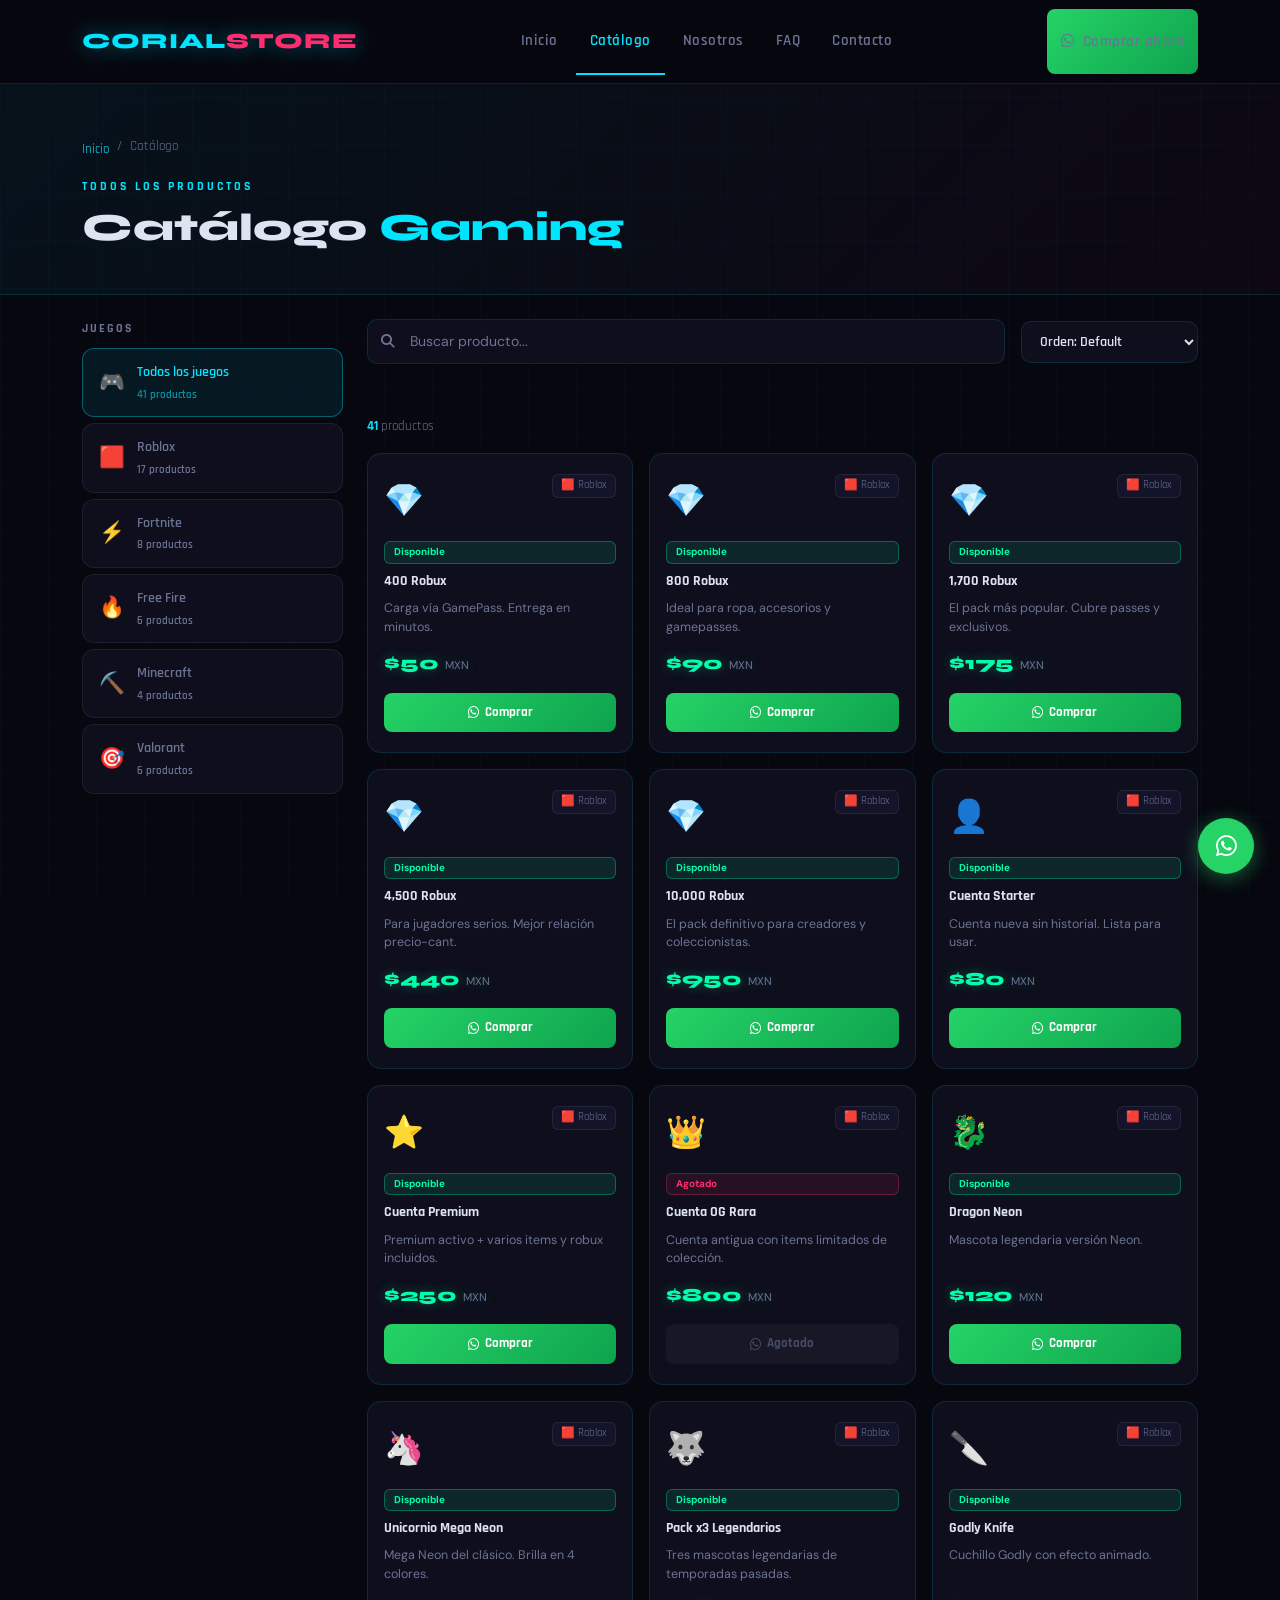
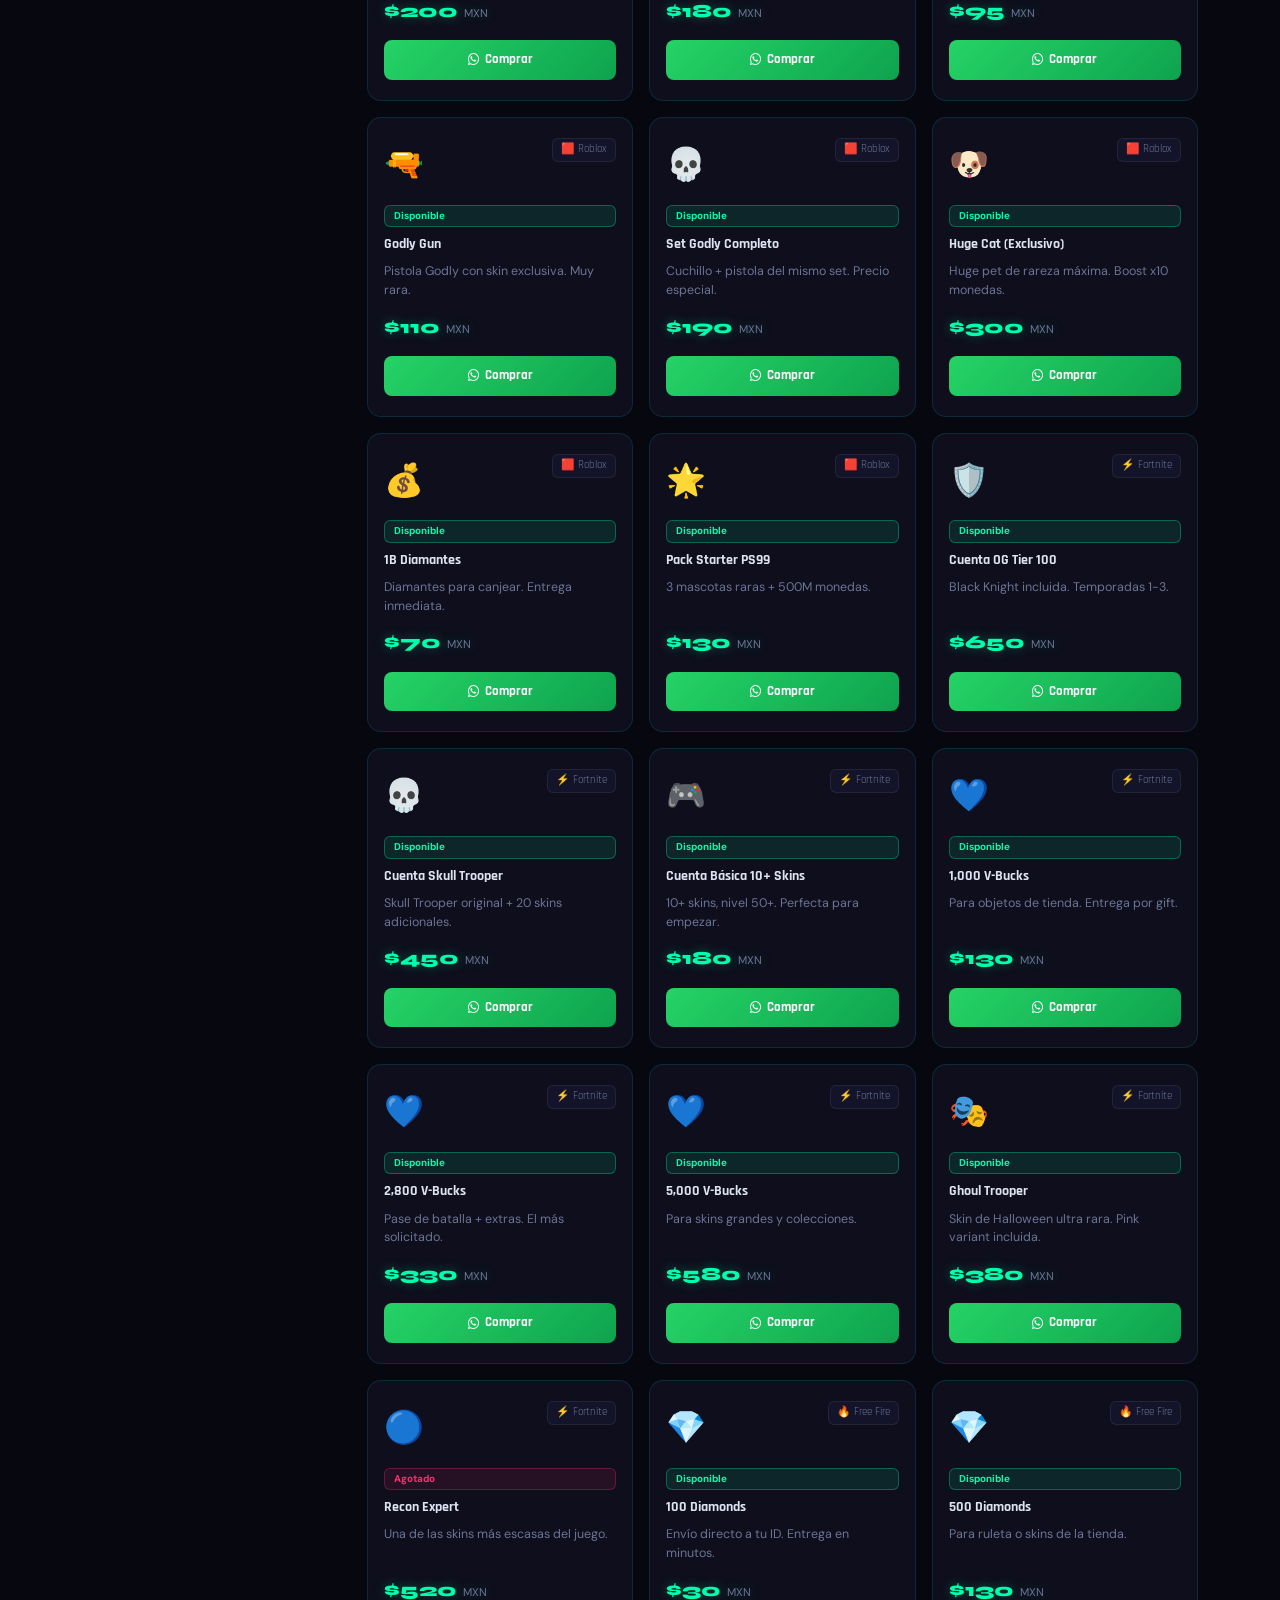
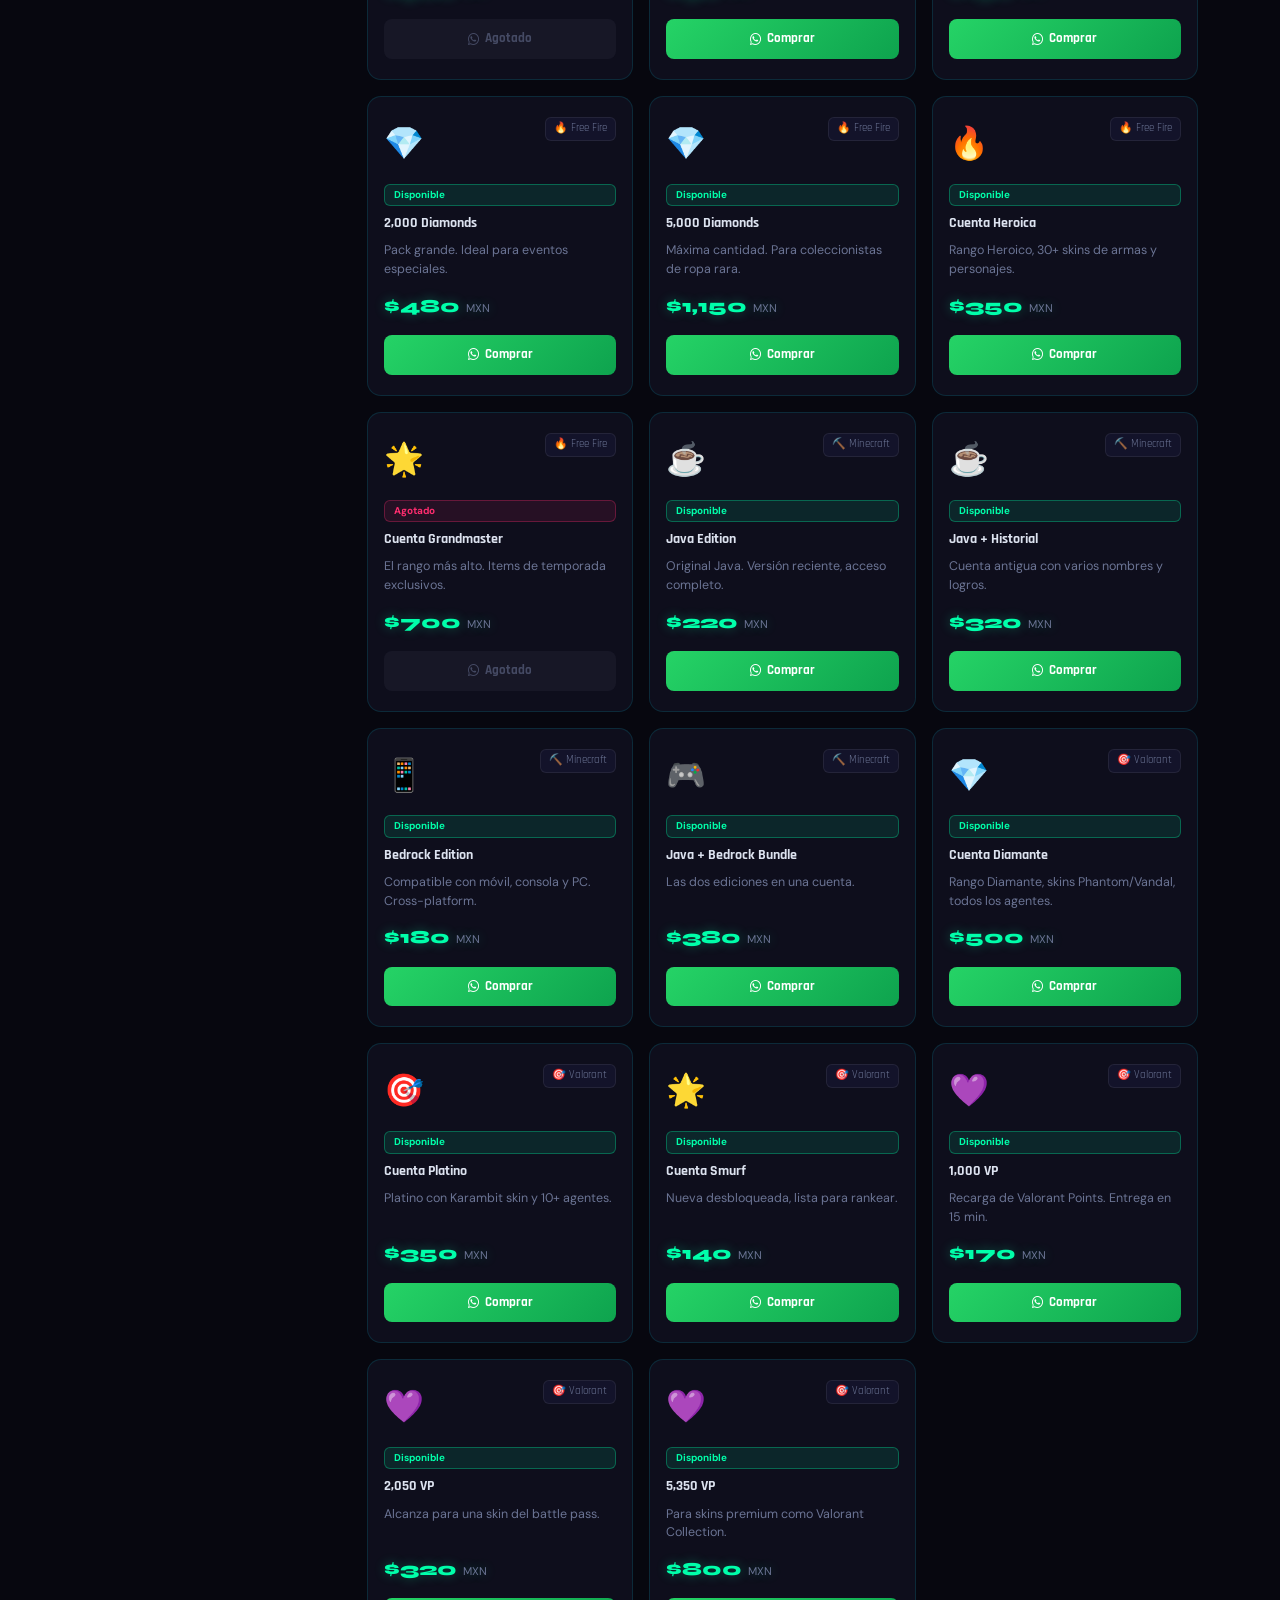
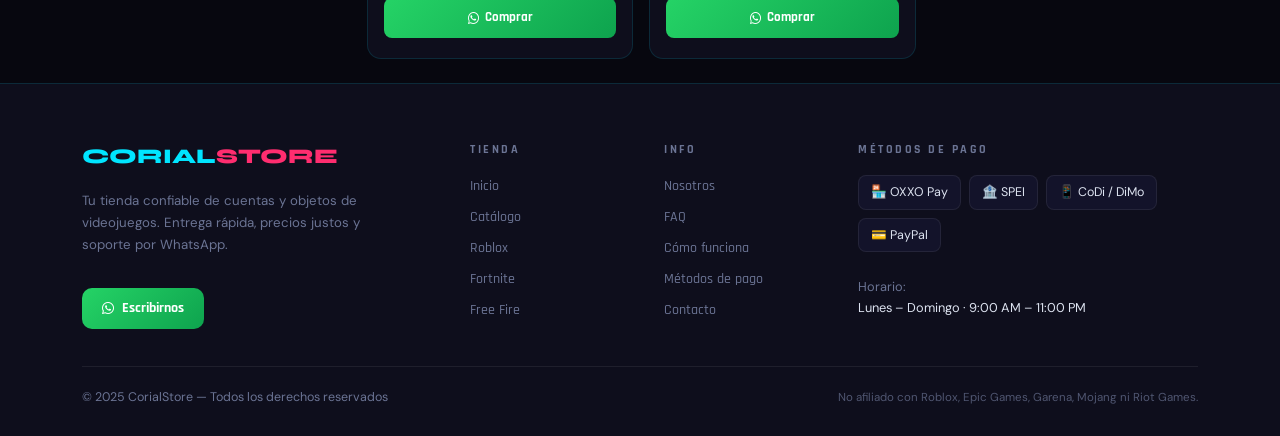
==== catalogo.html @ 14ca4f12 "Soluciones de compatibilad" ====
<!DOCTYPE html>
<html lang="es">
<head>
  <meta charset="UTF-8"/>
  <meta name="viewport" content="width=device-width, initial-scale=1.0"/>
  <title>Catálogo — CorialStore</title>
  <link rel="stylesheet" href="https://cdn.jsdelivr.net/npm/bootstrap@5.3.3/dist/css/bootstrap.min.css"/>
  <link rel="stylesheet" href="https://cdnjs.cloudflare.com/ajax/libs/font-awesome/6.5.0/css/all.min.css"/>
  <link rel="stylesheet" href="shared.css"/>
  <style>
    /* Desktop sidebar buttons */
    .sidebar-btn {
      display:flex; align-items:center; gap:12px;
      background:var(--bg2); border:1px solid var(--border2);
      border-radius:12px; padding:12px 16px;
      font-family:var(--font-ui); font-weight:600; font-size:0.9rem;
      color:var(--muted); cursor:pointer; width:100%;
      text-align:left; transition:all 0.2s; margin-bottom:6px;
    }
    .sidebar-btn:hover  { border-color:var(--border); color:var(--text); }
    .sidebar-btn.active { background:rgba(0,229,255,0.08); border-color:rgba(0,229,255,0.35); color:var(--cyan); }
    .sidebar-btn.active .s-count { color:rgba(0,229,255,0.6); }
    .s-emoji { font-size:1.3rem; flex-shrink:0; }
    .s-count { font-size:0.7rem; color:var(--muted); margin-top:1px; }

    /* Mobile dropdown */
    .mobile-select {
      width:100%; background:var(--bg2); border:1px solid var(--border);
      border-radius:12px; color:var(--text);
      font-family:var(--font-ui); font-weight:600; font-size:0.95rem;
      padding:13px 44px 13px 16px; appearance:none; -webkit-appearance:none;
      outline:none; cursor:pointer;
      background-image:url("data:image/svg+xml,%3Csvg xmlns='http://www.w3.org/2000/svg' width='12' height='8'%3E%3Cpath d='M1 1l5 5 5-5' stroke='%2300e5ff' stroke-width='1.5' fill='none' stroke-linecap='round'/%3E%3C/svg%3E");
      background-repeat:no-repeat; background-position:right 16px center;
    }
    .mobile-select option { background:#0e0e1c; color:#dde3f0; }

    /* Search / sort */
    .cs-search-wrap { position:relative; }
    .cs-search {
      background:var(--bg2); border:1px solid var(--border);
      border-radius:10px; padding:10px 16px 10px 42px;
      font-family:var(--font-body); font-size:0.88rem; color:var(--text);
      width:100%; outline:none; transition:border-color 0.2s;
    }
    .cs-search:focus { border-color:rgba(0,229,255,0.4); }
    .cs-search::placeholder { color:var(--muted); }
    .cs-search-icon { position:absolute; left:14px; top:50%; transform:translateY(-50%); color:var(--muted); font-size:0.85rem; }
    .cs-sort {
      background:var(--bg2); border:1px solid var(--border);
      border-radius:10px; padding:10px 14px;
      font-family:var(--font-ui); font-weight:600; font-size:0.85rem;
      color:var(--text); outline:none; cursor:pointer;
    }

    /* Category pills bar */
    .cat-bar { overflow-x:auto; scrollbar-width:none; padding-bottom:4px; }
    .cat-bar::-webkit-scrollbar { display:none; }

    /* Empty state */
    .empty-state { text-align:center; padding:60px 20px; color:var(--muted); }
    .empty-icon   { font-size:3rem; margin-bottom:16px; }

    .result-count { font-family:var(--font-ui); font-size:0.8rem; color:var(--muted); }
    .result-count strong { color:var(--cyan); }
  </style>
</head>
<body>
<div id="cs-nav"></div>

<!-- PAGE HEADER -->
<div class="page-hero">
  <div class="container">
    <nav aria-label="breadcrumb" class="mb-3">
      <ol class="breadcrumb mb-0">
        <li class="breadcrumb-item"><a href="index.html">Inicio</a></li>
        <li class="breadcrumb-item active">Catálogo</li>
      </ol>
    </nav>
    <div class="cs-label">Todos los productos</div>
    <div class="cs-title" style="margin-bottom:0">Catálogo <span>Gaming</span></div>
  </div>
</div>

<!-- CONTENT -->
<section class="py-4 z1">
  <div class="container">

    <!-- MOBILE: dropdown (only on < lg) -->
    <div class="d-lg-none mb-3">
      <div style="font-family:var(--font-ui);font-size:0.72rem;font-weight:700;letter-spacing:2px;color:var(--muted);text-transform:uppercase;margin-bottom:8px">Selecciona un juego</div>
      <select class="mobile-select" id="mobileSelect" onchange="selectGame(this.value||null)">
        <option value="">🎮 Todos los juegos</option>
      </select>
    </div>

    <div class="row g-4">

      <!-- DESKTOP SIDEBAR -->
      <div class="col-lg-3 d-none d-lg-block">
        <div style="position:sticky;top:80px">
          <div style="font-family:var(--font-ui);font-size:0.72rem;font-weight:700;letter-spacing:2px;color:var(--muted);text-transform:uppercase;margin-bottom:10px">Juegos</div>
          <div id="desktopSidebar"></div>
        </div>
      </div>

      <!-- PRODUCTS AREA -->
      <div class="col-lg-9">

        <!-- Toolbar -->
        <div class="d-flex gap-3 mb-4 flex-wrap align-items-center">
          <div class="cs-search-wrap flex-grow-1" style="min-width:160px">
            <i class="fas fa-search cs-search-icon"></i>
            <input class="cs-search" id="searchInput" placeholder="Buscar producto..." oninput="renderProducts()"/>
          </div>
          <select class="cs-sort" id="sortSelect" onchange="renderProducts()">
            <option value="default">Orden: Default</option>
            <option value="price-asc">Precio: Menor a mayor</option>
            <option value="price-desc">Precio: Mayor a menor</option>
            <option value="avail">Disponibles primero</option>
          </select>
        </div>

        <!-- Game banner -->
        <div id="gameHeader" class="mb-4"></div>

        <!-- Category pills -->
        <div class="cat-bar mb-4">
          <ul class="nav cs-pills gap-2 flex-nowrap" id="catPills"></ul>
        </div>

        <!-- Result count -->
        <div class="d-flex align-items-center justify-content-between mb-3">
          <div class="result-count" id="resultCount"></div>
        </div>

        <!-- Products grid -->
        <div class="row g-3" id="productsGrid"></div>
      </div>
    </div>
  </div>
</section>

<div id="cs-footer"></div>

<script src="https://cdn.jsdelivr.net/npm/bootstrap@5.3.3/dist/js/bootstrap.bundle.min.js"></script>
<script src="data.js"></script>
<script src="cs.js"></script>
<script>
  CS.init('catalogo');

  let activeGame = null;
  let activeCat  = 'all';

  // URL param
  const urlP = new URLSearchParams(window.location.search).get('juego');
  if (urlP && GAMES.find(g=>g.id===urlP)) activeGame = urlP;

  /* ---- MOBILE DROPDOWN ---- */
  function buildMobile() {
    const sel = document.getElementById('mobileSelect');
    while (sel.options.length > 1) sel.remove(1);
    GAMES.forEach(g => {
      const n = g.categories.reduce((a,c)=>a+c.products.length,0);
      sel.add(new Option(`${g.emoji} ${g.name}  (${n})`, g.id));
    });
    sel.value = activeGame || '';
  }

  /* ---- DESKTOP SIDEBAR ---- */
  function buildDesktop() {
    const el = document.getElementById('desktopSidebar');
    const tot = GAMES.reduce((a,g)=>a+g.categories.reduce((b,c)=>b+c.products.length,0),0);
    el.innerHTML = `
      <button class="sidebar-btn${!activeGame?' active':''}" onclick="selectGame(null)">
        <span class="s-emoji">🎮</span>
        <div><div>Todos los juegos</div><div class="s-count">${tot} productos</div></div>
      </button>`;
    GAMES.forEach(g => {
      const n = g.categories.reduce((a,c)=>a+c.products.length,0);
      el.innerHTML += `
        <button class="sidebar-btn${activeGame===g.id?' active':''}" onclick="selectGame('${g.id}')">
          <span class="s-emoji">${g.emoji}</span>
          <div><div>${g.name}</div><div class="s-count">${n} productos</div></div>
        </button>`;
    });
  }

  /* ---- SELECT GAME ---- */
  function selectGame(id) {
    activeGame = id || null;
    activeCat  = 'all';
    document.getElementById('mobileSelect').value = activeGame || '';
    buildDesktop();
    renderHeader();
    renderCatPills();
    renderProducts();
  }

  /* ---- GAME HEADER BANNER ---- */
  function renderHeader() {
    const el = document.getElementById('gameHeader');
    if (!activeGame) { el.innerHTML=''; return; }
    const g = GAMES.find(x=>x.id===activeGame);
    el.innerHTML = `
      <div style="background:linear-gradient(135deg,${g.color}22,${g.color2}44);border:1px solid ${g.color}44;border-radius:16px;padding:18px 22px;display:flex;align-items:center;gap:14px">
        <span style="font-size:2.4rem">${g.emoji}</span>
        <div>
          <div style="font-family:var(--font-head);font-size:1.15rem;font-weight:800;color:var(--text)">${g.name}</div>
          <div style="font-size:0.8rem;color:var(--muted)">${g.tagline}</div>
        </div>
      </div>`;
  }

  /* ---- CATEGORY PILLS ---- */
  function renderCatPills() {
    const el = document.getElementById('catPills');
    if (!activeGame) { el.innerHTML=''; return; }
    const g = GAMES.find(x=>x.id===activeGame);
    el.innerHTML = `<li class="nav-item"><button class="nav-link${activeCat==='all'?' active':''}" onclick="selectCat('all')">Todos</button></li>`;
    g.categories.forEach(c => {
      el.innerHTML += `<li class="nav-item"><button class="nav-link${activeCat===c.id?' active':''}" onclick="selectCat('${c.id}')">${c.label}</button></li>`;
    });
  }
  function selectCat(id) { activeCat=id; renderCatPills(); renderProducts(); }

  /* ---- PRODUCTS ---- */
  function parsePrice(p) { return parseFloat(p.replace(/[$,]/g,''))||0; }

  function renderProducts() {
    const grid   = document.getElementById('productsGrid');
    const search = document.getElementById('searchInput').value.toLowerCase();
    const sort   = document.getElementById('sortSelect').value;

    let prods = [];
    const games = activeGame ? GAMES.filter(g=>g.id===activeGame) : GAMES;
    games.forEach(g => {
      const cats = activeCat==='all' ? g.categories : g.categories.filter(c=>c.id===activeCat);
      cats.forEach(c => c.products.forEach(p => prods.push({...p, gameName:g.name, gameEmoji:g.emoji, gameId:g.id})));
    });

    if (search) prods = prods.filter(p =>
      p.name.toLowerCase().includes(search) ||
      p.desc.toLowerCase().includes(search) ||
      p.gameName.toLowerCase().includes(search)
    );

    if (sort==='price-asc')  prods.sort((a,b)=>parsePrice(a.price)-parsePrice(b.price));
    if (sort==='price-desc') prods.sort((a,b)=>parsePrice(b.price)-parsePrice(a.price));
    if (sort==='avail')      prods.sort((a,b)=>b.avail-a.avail);

    document.getElementById('resultCount').innerHTML =
      prods.length ? `<strong>${prods.length}</strong> producto${prods.length!==1?'s':''}` : '';

    if (!prods.length) {
      grid.innerHTML = `<div class="col-12"><div class="empty-state"><div class="empty-icon">🔍</div><div style="font-family:var(--font-ui);font-size:1.1rem;font-weight:700;margin-bottom:8px">Sin resultados</div><div style="font-size:0.85rem">Intenta con otro término o filtro.</div></div></div>`;
      return;
    }

    const showGame = !activeGame;
    grid.innerHTML = prods.map(p => {
      const msg = `Hola CorialStore! Quiero comprar: ${p.name} (${p.gameName}) - ${p.price} MXN. Por favor confirma disponibilidad y método de pago.`;
      return `
        <div class="col-6 col-md-4">
          <div class="product-card">
            <div class="d-flex justify-content-between align-items-start mb-1">
              <div class="product-icon">${p.icon}</div>
              ${showGame?`<span style="font-size:0.68rem;background:var(--bg3);border:1px solid var(--border2);border-radius:6px;padding:2px 8px;color:var(--muted);font-family:var(--font-ui)">${p.gameEmoji} ${p.gameName}</span>`:''}
            </div>
            <span class="${p.avail?'badge-avail':'badge-sold'}">${p.avail?'Disponible':'Agotado'}</span>
            <div class="product-name">${p.name}</div>
            <div class="product-desc">${p.desc}</div>
            <div class="product-price">${p.price} <small>MXN</small></div>
            <a class="btn-wa-sm${p.avail?'':' sold'}"
              ${p.avail?`href="${CS.wa(msg)}" target="_blank"`:'href="#"'}>
              <i class="fab fa-whatsapp"></i> ${p.avail?'Comprar':'Agotado'}
            </a>
          </div>
        </div>`;
    }).join('');
  }

  // Init
  buildMobile();
  buildDesktop();
  renderHeader();
  renderCatPills();
  renderProducts();
</script>
</body>
</html>
---- shared.css ----
/* =========================================
   CORIALSTORE — SHARED STYLES
   ========================================= */
@import url('https://fonts.googleapis.com/css2?family=Rajdhani:wght@400;500;600;700&family=Syne:wght@700;800&family=DM+Sans:wght@300;400;500&display=swap');

:root {
  --cyan:      #00e5ff;
  --pink:      #ff2d6f;
  --green:     #00ffaa;
  --amber:     #ffb300;
  --bg:        #07070f;
  --bg2:       #0e0e1c;
  --bg3:       #13132a;
  --border:    rgba(0,229,255,0.13);
  --border2:   rgba(255,255,255,0.07);
  --text:      #dde3f0;
  --muted:     #6b7494;
  --font-head: 'Syne', sans-serif;
  --font-ui:   'Rajdhani', sans-serif;
  --font-body: 'DM Sans', sans-serif;
}

*, *::before, *::after { box-sizing: border-box; margin: 0; padding: 0; }
html { scroll-behavior: smooth; }

body {
  background: var(--bg);
  color: var(--text);
  font-family: var(--font-body);
  font-size: 15px;
  line-height: 1.65;
  overflow-x: hidden;
  min-height: 100vh;
}

/* Grid texture */
body::before {
  content: '';
  position: fixed; inset: 0;
  background-image:
    linear-gradient(rgba(0,229,255,0.025) 1px, transparent 1px),
    linear-gradient(90deg, rgba(0,229,255,0.025) 1px, transparent 1px);
  background-size: 48px 48px;
  pointer-events: none;
  z-index: 0;
}

/* ================================================
   NAVBAR
   ================================================ */
.cs-nav {
  position: sticky; top: 0; z-index: 1050;
  background: rgba(7,7,15,0.92);
  backdrop-filter: blur(16px);
  border-bottom: 1px solid var(--border);
}
.cs-nav .navbar-brand {
  font-family: var(--font-head);
  font-size: 1.35rem; font-weight: 800;
  color: var(--cyan) !important;
  letter-spacing: 1px;
  text-shadow: 0 0 22px rgba(0,229,255,0.45);
  padding: 14px 0;
}
.cs-nav .navbar-brand span { color: var(--pink); }
.cs-nav .nav-link {
  font-family: var(--font-ui); font-size: 0.95rem; font-weight: 600;
  letter-spacing: 0.5px; color: var(--muted) !important;
  padding: 20px 14px !important;
  border-bottom: 2px solid transparent;
  transition: color 0.2s, border-color 0.2s;
}
.cs-nav .nav-link:hover        { color: var(--text) !important; border-bottom-color: var(--cyan); }
.cs-nav .nav-link.active       { color: var(--cyan) !important; border-bottom-color: var(--cyan); }
.btn-nav-cta {
  font-family: var(--font-ui); font-weight: 700; font-size: 0.88rem;
  background: linear-gradient(135deg,#25d366,#0ea34e);
  color: #fff !important; border-radius: 8px;
  padding: 8px 20px !important; border: none;
  margin-left: 8px; border-bottom: none !important;
  transition: box-shadow 0.2s, transform 0.1s;
}
.btn-nav-cta:hover { box-shadow: 0 4px 18px rgba(37,211,102,0.45); transform: translateY(-1px); }
@media (max-width:991px) {
  .cs-nav .nav-link { padding: 12px 16px !important; border-bottom: none; border-left: 2px solid transparent; }
  .cs-nav .nav-link.active { border-left-color: var(--cyan); }
}

/* ================================================
   FOOTER
   ================================================ */
.cs-footer {
  background: var(--bg2); border-top: 1px solid var(--border);
  padding: 56px 0 28px; position: relative; z-index: 1;
}
.cs-footer-brand { font-family: var(--font-head); font-size: 1.3rem; font-weight: 800; color: var(--cyan); }
.cs-footer-brand span { color: var(--pink); }
.cs-footer p { color: var(--muted); font-size: 0.83rem; }
.cs-footer .footer-link {
  color: var(--muted); text-decoration: none; font-size: 0.87rem;
  font-family: var(--font-ui); font-weight: 500;
  display: block; margin-bottom: 8px; transition: color 0.2s;
}
.cs-footer .footer-link:hover { color: var(--cyan); }
.cs-footer-heading {
  font-family: var(--font-ui); font-size: 0.72rem; font-weight: 700;
  letter-spacing: 2.5px; color: var(--muted); text-transform: uppercase; margin-bottom: 16px;
}
.cs-footer-bottom {
  border-top: 1px solid var(--border2); margin-top: 36px; padding-top: 20px;
  font-size: 0.78rem; color: var(--muted);
}

/* ================================================
   TYPOGRAPHY HELPERS
   ================================================ */
.cs-label {
  font-family: var(--font-ui); font-size: 0.72rem; font-weight: 700;
  letter-spacing: 3px; color: var(--cyan); text-transform: uppercase; margin-bottom: 10px;
}
.cs-title {
  font-family: var(--font-head);
  font-size: clamp(1.6rem, 3vw, 2.4rem);
  font-weight: 800; line-height: 1.15; color: var(--text); margin-bottom: 16px;
}
.cs-title span { color: var(--cyan); }

/* ================================================
   CARDS
   ================================================ */
.cs-card {
  background: var(--bg2); border: 1px solid var(--border); border-radius: 16px;
  transition: border-color 0.2s, transform 0.2s, box-shadow 0.2s;
}
.cs-card:hover { border-color: rgba(0,229,255,0.35); transform: translateY(-4px); box-shadow: 0 12px 36px rgba(0,229,255,0.08); }

/* Product card */
.product-card {
  background: var(--bg2); border: 1px solid var(--border); border-radius: 14px;
  padding: 20px 16px; display: flex; flex-direction: column; height: 100%;
  transition: border-color 0.2s, transform 0.2s, box-shadow 0.2s;
}
.product-card:hover { border-color: rgba(0,229,255,0.3); transform: translateY(-3px); box-shadow: 0 10px 28px rgba(0,229,255,0.07); }
.product-icon  { font-size: 2rem; margin-bottom: 10px; }
.product-name  { font-family: var(--font-ui); font-size: 0.88rem; font-weight: 700; color: var(--text); margin: 6px 0; }
.product-desc  { font-size: 0.78rem; color: var(--muted); flex: 1; line-height: 1.5; }
.product-price { font-family: var(--font-head); font-size: 1.15rem; font-weight: 800; color: var(--green); margin: 12px 0 14px; text-shadow: 0 0 12px rgba(0,255,170,0.3); }
.product-price small { font-family: var(--font-body); font-size: 0.7rem; color: var(--muted); font-weight: 400; }

/* ================================================
   BADGES
   ================================================ */
.badge-avail {
  display: inline-block; font-size: 0.62rem; font-weight: 700;
  background: rgba(0,255,170,0.1); color: var(--green);
  border: 1px solid rgba(0,255,170,0.3); border-radius: 6px; padding: 2px 9px;
}
.badge-sold {
  display: inline-block; font-size: 0.62rem; font-weight: 700;
  background: rgba(255,45,111,0.1); color: var(--pink);
  border: 1px solid rgba(255,45,111,0.3); border-radius: 6px; padding: 2px 9px;
}

/* ================================================
   BUTTONS
   ================================================ */
.btn-cs-primary {
  font-family: var(--font-ui); font-weight: 700; font-size: 0.92rem;
  background: linear-gradient(135deg,var(--cyan),#0096c7);
  color: #000; border: none; border-radius: 10px; padding: 11px 26px;
  transition: box-shadow 0.2s, transform 0.1s;
  text-decoration: none; display: inline-flex; align-items: center; gap: 8px;
  cursor: pointer;
}
.btn-cs-primary:hover { box-shadow: 0 6px 24px rgba(0,229,255,0.35); transform: translateY(-1px); color: #000; }

.btn-cs-ghost {
  font-family: var(--font-ui); font-weight: 700; font-size: 0.92rem;
  background: transparent; color: var(--cyan);
  border: 1.5px solid rgba(0,229,255,0.35); border-radius: 10px; padding: 10px 26px;
  transition: background 0.2s, border-color 0.2s;
  text-decoration: none; display: inline-flex; align-items: center; gap: 8px;
  cursor: pointer;
}
.btn-cs-ghost:hover { background: rgba(0,229,255,0.07); border-color: var(--cyan); color: var(--cyan); }

.btn-wa {
  font-family: var(--font-ui); font-weight: 700; font-size: 0.92rem;
  background: linear-gradient(135deg,#25d366,#0ea34e);
  color: #fff; border: none; border-radius: 10px; padding: 11px 26px;
  transition: box-shadow 0.2s, transform 0.1s;
  text-decoration: none; display: inline-flex; align-items: center; gap: 8px;
  cursor: pointer;
}
.btn-wa:hover { box-shadow: 0 6px 24px rgba(37,211,102,0.4); transform: translateY(-1px); color: #fff; }

.btn-wa-sm {
  font-family: var(--font-ui); font-weight: 700; font-size: 0.82rem;
  background: linear-gradient(135deg,#25d366,#0ea34e);
  color: #fff; border: none; border-radius: 8px; padding: 9px 16px; width: 100%;
  transition: box-shadow 0.2s;
  text-decoration: none; display: flex; align-items: center; justify-content: center; gap: 6px;
  cursor: pointer;
}
.btn-wa-sm:hover { box-shadow: 0 4px 16px rgba(37,211,102,0.4); color: #fff; }
.btn-wa-sm.sold { background: #1e1e2e; color: var(--muted); pointer-events: none; opacity: 0.6; }

/* ================================================
   MISC UTILITIES
   ================================================ */
.neon-hr {
  border: none; height: 1px;
  background: linear-gradient(90deg,transparent,rgba(0,229,255,0.25),transparent);
  margin: 0;
}
.z1 { position: relative; z-index: 1; }
.page-hero {
  background: linear-gradient(135deg,rgba(0,229,255,0.05),rgba(255,45,111,0.03));
  border-bottom: 1px solid var(--border); padding: 52px 0 44px;
  position: relative; z-index: 1;
}

/* WA Float button */
.wa-float {
  position: fixed; bottom: 26px; right: 26px; z-index: 9999;
  width: 56px; height: 56px; border-radius: 50%;
  background: #25d366; display: flex; align-items: center; justify-content: center;
  font-size: 1.5rem; color: #fff; text-decoration: none;
  box-shadow: 0 4px 20px rgba(37,211,102,0.45);
  animation: waFloat 3s ease-in-out infinite; transition: transform 0.2s;
}
.wa-float:hover { transform: scale(1.1); color: #fff; }
@keyframes waFloat {
  0%,100% { box-shadow: 0 4px 20px rgba(37,211,102,0.45); }
  50%      { box-shadow: 0 4px 36px rgba(37,211,102,0.75); }
}

/* Animations */
@keyframes fadeUp { from { opacity:0; transform:translateY(18px); } to { opacity:1; transform:translateY(0); } }
.fade-up   { animation: fadeUp 0.6s ease both; }
.fade-up-1 { animation-delay: 0.10s; }
.fade-up-2 { animation-delay: 0.20s; }
.fade-up-3 { animation-delay: 0.30s; }
.fade-up-4 { animation-delay: 0.40s; }

/* ================================================
   BOOTSTRAP OVERRIDES
   ================================================ */
.accordion-item { background: var(--bg2) !important; border: 1px solid var(--border) !important; border-radius: 12px !important; margin-bottom: 8px; overflow: hidden; }
.accordion-button { background: var(--bg2) !important; color: var(--text) !important; font-family: var(--font-ui); font-weight: 600; font-size: 0.9rem; box-shadow: none !important; border: none !important; }
.accordion-button:not(.collapsed) { color: var(--cyan) !important; }
.accordion-button::after { filter: brightness(0) saturate(100%) invert(80%) sepia(50%) saturate(400%) hue-rotate(160deg); }
.accordion-body { background: rgba(7,7,15,0.5) !important; color: var(--muted); font-size: 0.87rem; line-height: 1.7; }

.breadcrumb-item+.breadcrumb-item::before { color: var(--muted); }
.breadcrumb-item a { color: var(--cyan); text-decoration: none; font-family: var(--font-ui); font-size: 0.83rem; }
.breadcrumb-item.active { color: var(--muted); font-family: var(--font-ui); font-size: 0.83rem; }

.cs-pills .nav-link {
  background: var(--bg3); color: var(--muted);
  border: 1px solid var(--border2); border-radius: 8px;
  font-family: var(--font-ui); font-weight: 600; font-size: 0.85rem;
  padding: 8px 18px; transition: all 0.2s; cursor: pointer;
}
.cs-pills .nav-link:hover { border-color: var(--border); color: var(--text); }
.cs-pills .nav-link.active { background: rgba(0,229,255,0.1); color: var(--cyan); border-color: rgba(0,229,255,0.4); }

.cs-table { width: 100%; border-collapse: separate; border-spacing: 0; }
.cs-table th { background: var(--bg3); color: var(--muted); font-family: var(--font-ui); font-size: 0.75rem; letter-spacing: 2px; text-transform: uppercase; padding: 12px 16px; border-bottom: 1px solid var(--border); }
.cs-table td { padding: 14px 16px; border-bottom: 1px solid var(--border2); font-size: 0.87rem; color: var(--text); vertical-align: middle; }
.cs-table tr:last-child td { border-bottom: none; }
.cs-table tbody tr:hover td { background: rgba(0,229,255,0.03); }
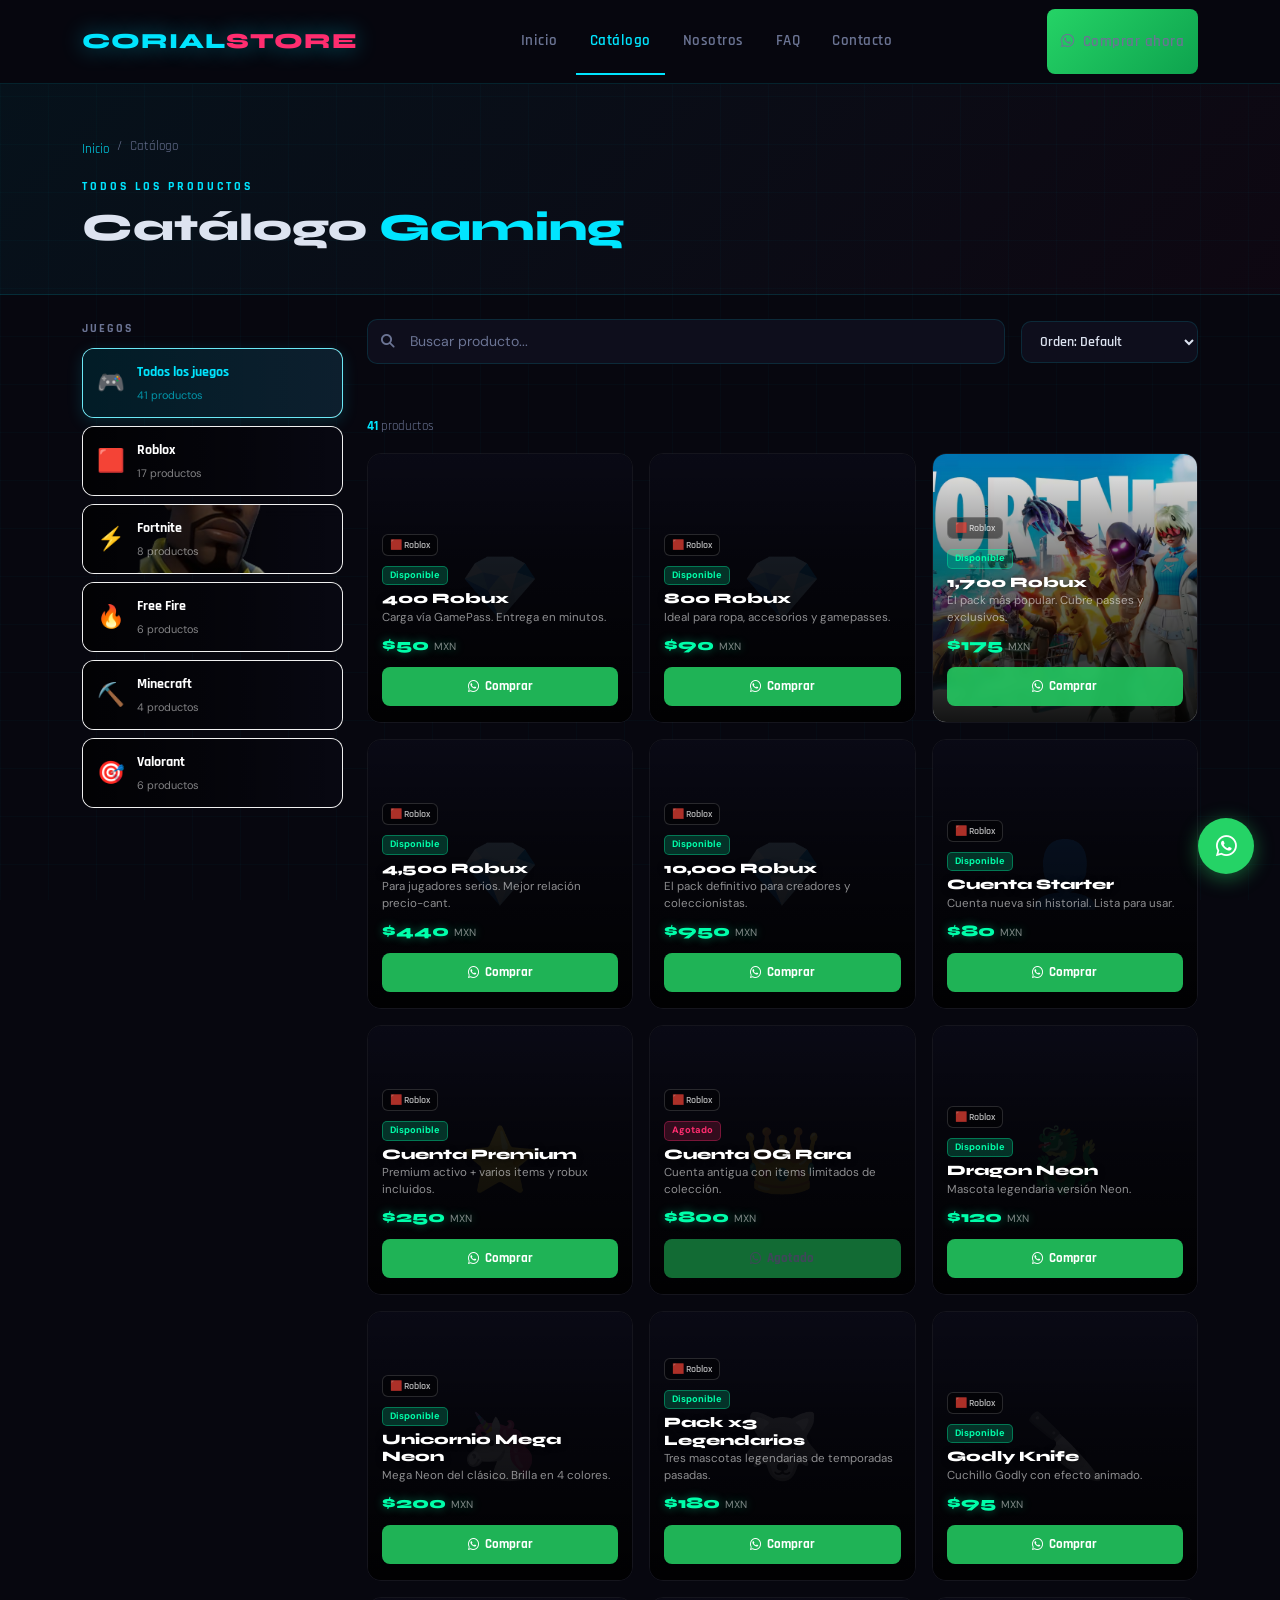
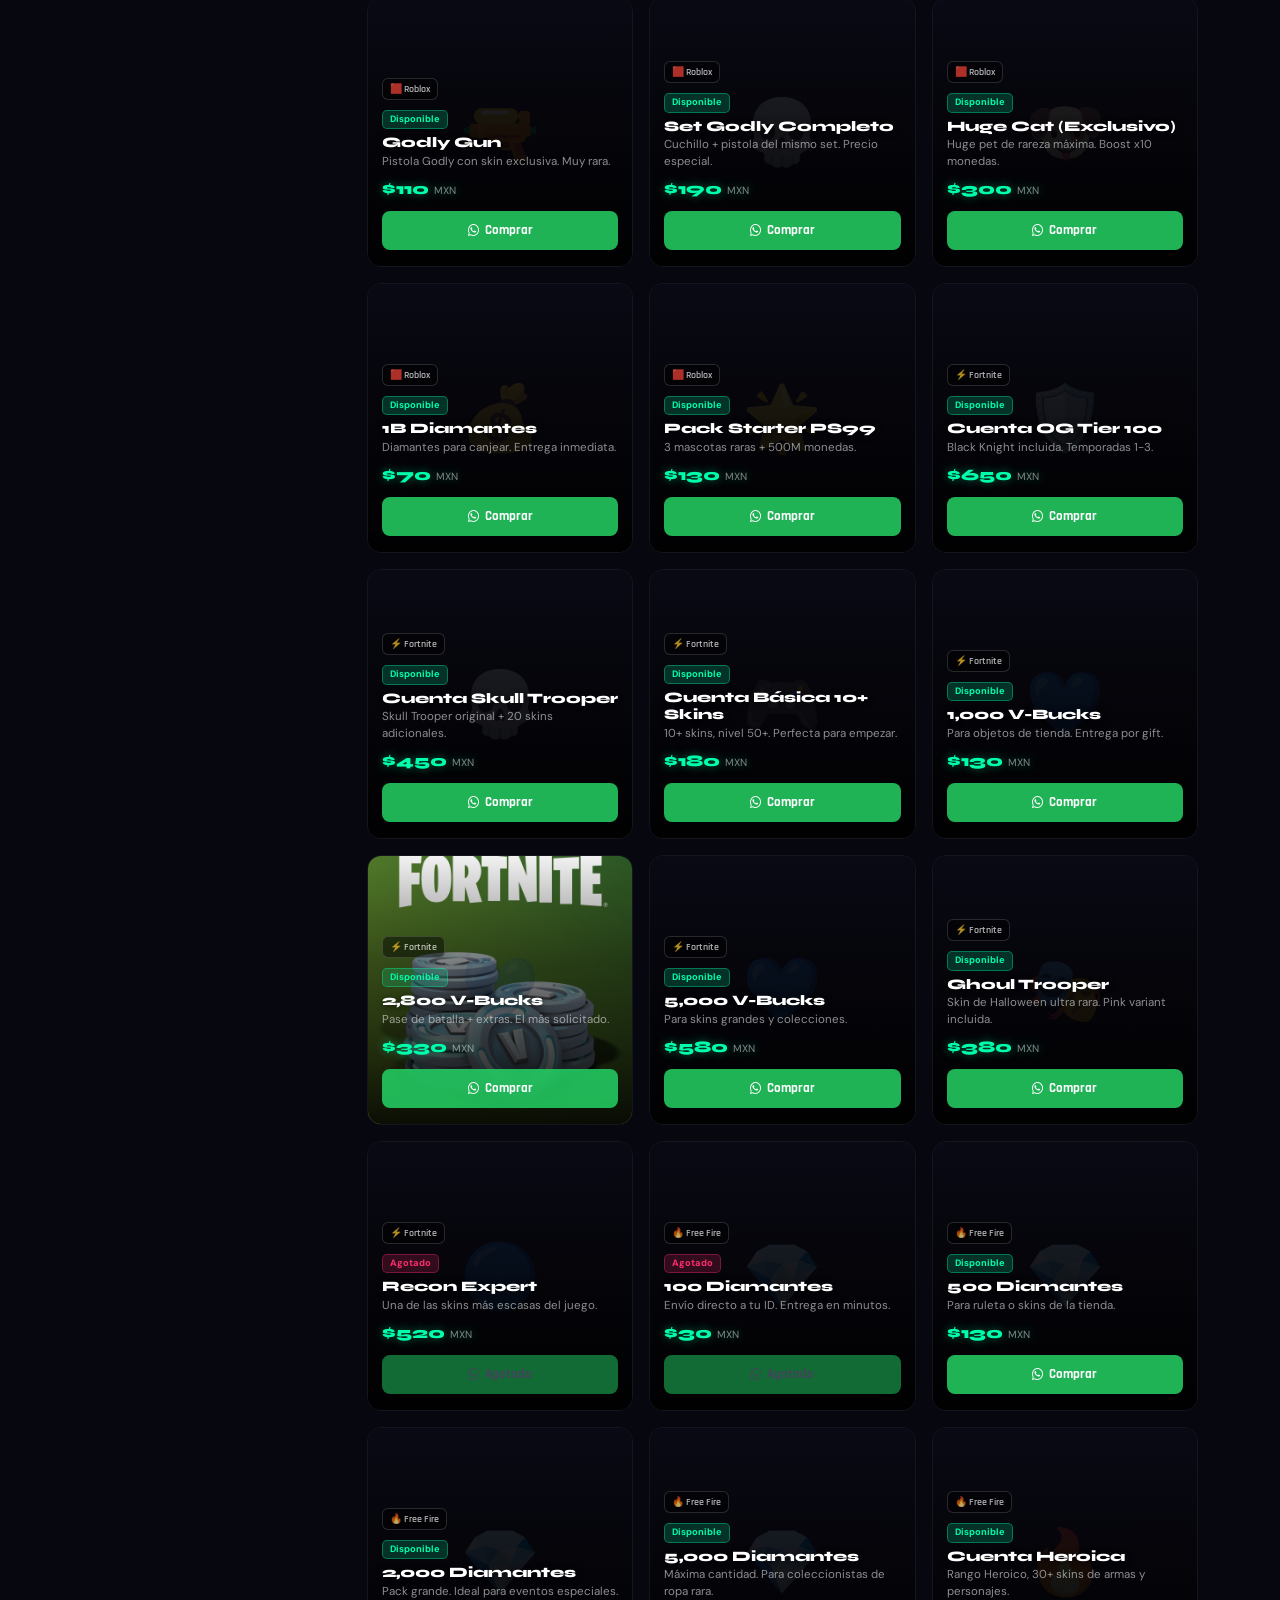
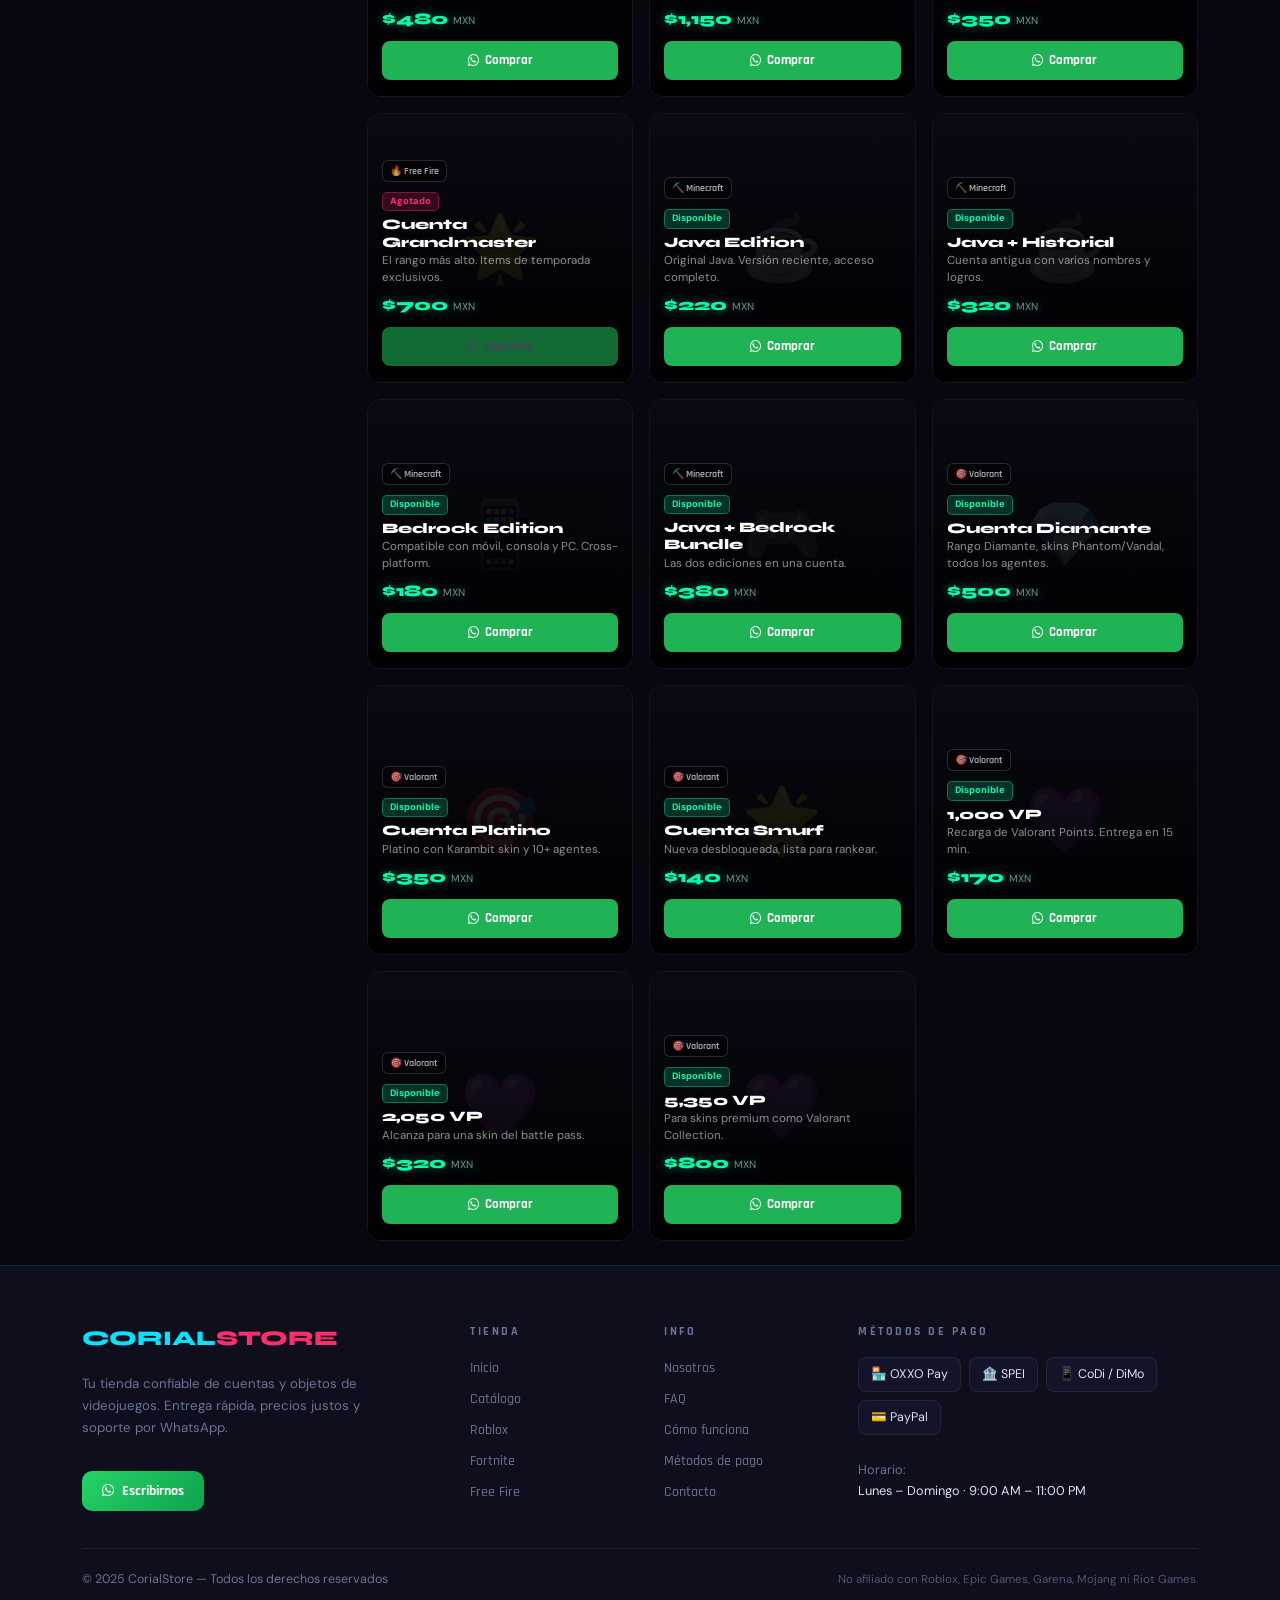
==== commit 95f2b55c: "cambiodeimagenes" ====
--- a/catalogo.html
+++ b/catalogo.html
@@ -8,20 +8,54 @@
   <link rel="stylesheet" href="https://cdnjs.cloudflare.com/ajax/libs/font-awesome/6.5.0/css/all.min.css"/>
   <link rel="stylesheet" href="shared.css"/>
   <style>
-    /* Desktop sidebar buttons */
+
+    /* ---- Sidebar buttons con imagen de fondo ---- */
     .sidebar-btn {
-      display:flex; align-items:center; gap:12px;
-      background:var(--bg2); border:1px solid var(--border2);
-      border-radius:12px; padding:12px 16px;
-      font-family:var(--font-ui); font-weight:600; font-size:0.9rem;
-      color:var(--muted); cursor:pointer; width:100%;
-      text-align:left; transition:all 0.2s; margin-bottom:6px;
-    }
-    .sidebar-btn:hover  { border-color:var(--border); color:var(--text); }
-    .sidebar-btn.active { background:rgba(0,229,255,0.08); border-color:rgba(0,229,255,0.35); color:var(--cyan); }
-    .sidebar-btn.active .s-count { color:rgba(0,229,255,0.6); }
-    .s-emoji { font-size:1.3rem; flex-shrink:0; }
-    .s-count { font-size:0.7rem; color:var(--muted); margin-top:1px; }
+      position: relative;
+      height: 70px;
+      border-radius: 12px;
+      overflow: hidden;
+      cursor: pointer;
+      width: 100%;
+      text-align: left;
+      border: 1.5px solid rgba(255,255,255,0.07);
+      margin-bottom: 8px;
+      transition: transform 0.22s, border-color 0.22s, box-shadow 0.22s;
+      display: block;
+      text-decoration: none;
+    }
+    .sidebar-btn:hover {
+      transform: translateX(4px);
+      border-color: rgba(0,229,255,0.4);
+      box-shadow: 0 6px 20px rgba(0,0,0,0.4);
+    }
+    .sidebar-btn.active {
+      border-color: rgba(0,229,255,0.55);
+      box-shadow: 0 4px 16px rgba(0,229,255,0.15);
+    }
+    .sb-bg {
+      position: absolute; inset: 0;
+      background-size: cover; background-position: center;
+      transition: transform 0.35s;
+    }
+    .sidebar-btn:hover .sb-bg { transform: scale(1.06); }
+    .sb-overlay {
+      position: absolute; inset: 0;
+      background: linear-gradient(to right, rgba(0,0,0,0.82) 0%, rgba(0,0,0,0.5) 60%, rgba(0,0,0,0.2) 100%);
+    }
+    .sidebar-btn.active .sb-overlay {
+      background: linear-gradient(to right, rgba(0,30,40,0.9) 0%, rgba(0,229,255,0.08) 100%);
+    }
+    .sb-body {
+      position: absolute; inset: 0;
+      display: flex; align-items: center; gap: 12px;
+      padding: 0 14px;
+    }
+    .sb-emoji { font-size: 1.4rem; flex-shrink: 0; }
+    .sb-name  { font-family: var(--font-ui); font-weight: 700; font-size: 0.9rem; color: #fff; margin-bottom: 2px; }
+    .sb-count { font-size: 0.68rem; color: rgba(255,255,255,0.5); }
+    .sidebar-btn.active .sb-name  { color: var(--cyan); }
+    .sidebar-btn.active .sb-count { color: rgba(0,229,255,0.6); }
 
     /* Mobile dropdown */
     .mobile-select {
@@ -63,6 +97,74 @@
 
     .result-count { font-family:var(--font-ui); font-size:0.8rem; color:var(--muted); }
     .result-count strong { color:var(--cyan); }
+
+    /* ---- Tarjeta de producto con imagen de fondo ---- */
+    .pcard {
+      position: relative;
+      height: 270px;
+      border-radius: 14px;
+      overflow: hidden;
+      border: 1.5px solid rgba(255,255,255,0.06);
+      transition: transform 0.25s, border-color 0.25s, box-shadow 0.25s;
+      display: flex; flex-direction: column;
+    }
+    .pcard:hover {
+      transform: translateY(-5px);
+      border-color: rgba(0,229,255,0.4);
+      box-shadow: 0 12px 36px rgba(0,0,0,0.5);
+    }
+    .pcard-bg {
+      position: absolute; inset: 0;
+      background-size: cover; background-position: center;
+      transition: transform 0.35s;
+    }
+    .pcard:hover .pcard-bg { transform: scale(1.05); }
+    .pcard-overlay {
+      position: absolute; inset: 0;
+      background: linear-gradient(to bottom,
+        rgba(0,0,0,0.05) 0%,
+        rgba(0,0,0,0.5)  40%,
+        rgba(0,0,0,0.92) 100%);
+    }
+    .pcard-body {
+      position: absolute; bottom: 0; left: 0; right: 0;
+      padding: 14px 14px 16px;
+    }
+    .pcard-game-tag {
+      font-size: 0.62rem; background: rgba(0,0,0,0.45);
+      border: 1px solid rgba(255,255,255,0.15);
+      border-radius: 6px; padding: 2px 7px;
+      color: rgba(255,255,255,0.7);
+      font-family: var(--font-ui); font-weight: 600;
+      display: inline-block; margin-bottom: 5px;
+    }
+    .pcard-avail  { display:inline-block; font-size:0.58rem; font-weight:700; background:rgba(0,255,170,0.18); color:var(--green); border:1px solid rgba(0,255,170,0.35); border-radius:5px; padding:1px 7px; margin-bottom:5px; }
+    .pcard-sold   { display:inline-block; font-size:0.58rem; font-weight:700; background:rgba(255,45,111,0.18); color:var(--pink);  border:1px solid rgba(255,45,111,0.35); border-radius:5px; padding:1px 7px; margin-bottom:5px; }
+    .pcard-name   { font-family:var(--font-head); font-size:0.9rem; font-weight:800; color:#fff; margin-bottom:2px; text-shadow:0 1px 6px rgba(0,0,0,0.6); line-height:1.2; }
+    .pcard-price  { font-family:var(--font-head); font-size:1rem; font-weight:800; color:var(--green); margin:4px 0 8px; text-shadow:0 0 10px rgba(0,255,170,0.4); }
+    .pcard-price small { font-family:var(--font-body); font-size:0.65rem; color:rgba(255,255,255,0.5); font-weight:400; }
+    .pcard-desc  { font-size:0.72rem; color:rgba(255,255,255,0.55); line-height:1.45; margin-bottom:6px; }
+
+    /* ---- Banner de juego seleccionado con imagen ---- */
+    .game-banner {
+      position: relative; height: 110px; border-radius: 16px;
+      overflow: hidden; border: 1.5px solid rgba(255,255,255,0.07);
+    }
+    .game-banner-bg {
+      position: absolute; inset: 0;
+      background-size: cover; background-position: center;
+    }
+    .game-banner-overlay {
+      position: absolute; inset: 0;
+      background: linear-gradient(to right, rgba(0,0,0,0.82) 0%, rgba(0,0,0,0.4) 60%, rgba(0,0,0,0.15) 100%);
+    }
+    .game-banner-body {
+      position: absolute; inset: 0;
+      display: flex; align-items: center; gap: 16px; padding: 0 24px;
+    }
+    .game-banner-emoji { font-size: 2.6rem; flex-shrink: 0; }
+    .game-banner-name { font-family: var(--font-head); font-size: 1.3rem; font-weight: 800; color: #fff; margin-bottom: 3px; }
+    .game-banner-sub  { font-size: 0.78rem; color: rgba(255,255,255,0.6); }
   </style>
 </head>
 <body>
@@ -89,7 +191,7 @@
     <!-- MOBILE: dropdown (only on < lg) -->
     <div class="d-lg-none mb-3">
       <div style="font-family:var(--font-ui);font-size:0.72rem;font-weight:700;letter-spacing:2px;color:var(--muted);text-transform:uppercase;margin-bottom:8px">Selecciona un juego</div>
-      <select class="mobile-select" id="mobileSelect" onchange="selectGame(this.value||null)">
+      <select class="mobile-select" id="mobileSelect" onchange="selectGame(this.value)">
         <option value="">🎮 Todos los juegos</option>
       </select>
     </div>
@@ -147,6 +249,42 @@
 <script src="data.js"></script>
 <script src="cs.js"></script>
 <script>
+/* ============================================================
+     🖼️  IMÁGENES DE FONDO — CONFIGURACIÓN MANUAL
+     ============================================================
+     Instrucciones:
+       • Crea una carpeta llamada  img/  junto a tus archivos HTML
+       • Copia tus imágenes ahí y escribe la ruta aquí abajo
+       • Ejemplo local:   './img/roblox.jpg'
+       • Ejemplo URL:     'https://tusitio.com/roblox.jpg'
+       • Si dejas ''  la tarjeta se ve oscura (sin color ni imagen)
+  ============================================================ */
+  const GAME_IMGS = {
+    // ── SIDEBAR (botones laterales del catálogo) ────────────────
+    sidebar_roblox:    '',  // Sidebar · Roblox
+    sidebar_fortnite:  './img/negro.webp',  // Sidebar · Fortnite
+    sidebar_freefire:  '',  // Sidebar · Free Fire
+    sidebar_minecraft: '',  // Sidebar · Minecraft
+    sidebar_valorant:  '',  // Sidebar · Valorant
+
+    // ── BANNER (banner grande al seleccionar un juego) ──────────
+    banner_roblox:    '',   // Banner · Roblox
+    banner_fortnite:  './img/negro.webp',   // Banner · Fortnite
+    banner_freefire:  '',   // Banner · Free Fire
+    banner_minecraft: '',   // Banner · Minecraft
+    banner_valorant:  '',   // Banner · Valorant
+
+    // ── PRODUCTOS (fondo genérico por juego — aplica a todos sus productos) ─
+    // PRIORIDAD: si el producto tiene img en data.js, esa imagen manda.
+    // Si no, se usa esta imagen genérica del juego.
+    // Si tampoco hay, fondo oscuro sin imagen.
+    producto_roblox:    '', // Fondo genérico · Roblox
+    producto_fortnite:  './img/', // Fondo genérico · Fortnite
+    producto_freefire:  '', // Fondo genérico · Free Fire
+    producto_minecraft: '', // Fondo genérico · Minecraft
+    producto_valorant:  '', // Fondo genérico · Valorant
+  };
+
   CS.init('catalogo');
 
   let activeGame = null;
@@ -156,13 +294,13 @@
   const urlP = new URLSearchParams(window.location.search).get('juego');
   if (urlP && GAMES.find(g=>g.id===urlP)) activeGame = urlP;
 
-  /* ---- MOBILE DROPDOWN ---- */
+  /* ---- MOBILE DROPDOWN: construir UNA vez al init ---- */
   function buildMobile() {
     const sel = document.getElementById('mobileSelect');
     while (sel.options.length > 1) sel.remove(1);
     GAMES.forEach(g => {
       const n = g.categories.reduce((a,c)=>a+c.products.length,0);
-      sel.add(new Option(`${g.emoji} ${g.name}  (${n})`, g.id));
+      sel.add(new Option(g.emoji + ' ' + g.name + '  (' + n + ')', g.id));
     });
     sel.value = activeGame || '';
   }
@@ -171,25 +309,41 @@
   function buildDesktop() {
     const el = document.getElementById('desktopSidebar');
     const tot = GAMES.reduce((a,g)=>a+g.categories.reduce((b,c)=>b+c.products.length,0),0);
-    el.innerHTML = `
-      <button class="sidebar-btn${!activeGame?' active':''}" onclick="selectGame(null)">
-        <span class="s-emoji">🎮</span>
-        <div><div>Todos los juegos</div><div class="s-count">${tot} productos</div></div>
-      </button>`;
+
+    // Botón "Todos los juegos"
+    el.innerHTML =
+      '<button class="sidebar-btn' + (!activeGame?' active':'') + '" onclick="selectGame(null)">' +
+        '<div class="sb-bg" style="background:#0e0e1c;"></div>' +
+        '<div class="sb-overlay"></div>' +
+        '<div class="sb-body">' +
+          '<span class="sb-emoji">🎮</span>' +
+          '<div><div class="sb-name">Todos los juegos</div><div class="sb-count">' + tot + ' productos</div></div>' +
+        '</div>' +
+      '</button>';
+
     GAMES.forEach(g => {
-      const n = g.categories.reduce((a,c)=>a+c.products.length,0);
-      el.innerHTML += `
-        <button class="sidebar-btn${activeGame===g.id?' active':''}" onclick="selectGame('${g.id}')">
-          <span class="s-emoji">${g.emoji}</span>
-          <div><div>${g.name}</div><div class="s-count">${n} productos</div></div>
-        </button>`;
+      const n    = g.categories.reduce((a,c)=>a+c.products.length,0);
+      const img  = GAME_IMGS['sidebar_' + g.id] || '';
+      const bgStyle = img
+        ? 'background:#0a0a16;background-image:url(' + img + ');background-size:cover;background-position:center;'
+        : 'background:#0a0a16;';
+      el.innerHTML +=
+        '<button class="sidebar-btn' + (activeGame===g.id?' active':'') + '" onclick="selectGame(\'' + g.id + '\')">' +
+          '<div class="sb-bg" style="' + bgStyle + '"></div>' +
+          '<div class="sb-overlay"></div>' +
+          '<div class="sb-body">' +
+            '<span class="sb-emoji">' + g.emoji + '</span>' +
+            '<div><div class="sb-name">' + g.name + '</div><div class="sb-count">' + n + ' productos</div></div>' +
+          '</div>' +
+        '</button>';
     });
   }
 
   /* ---- SELECT GAME ---- */
   function selectGame(id) {
-    activeGame = id || null;
+    activeGame = (id && id !== '') ? id : null;
     activeCat  = 'all';
+    // Solo sincronizar valor del dropdown, no reconstruirlo
     document.getElementById('mobileSelect').value = activeGame || '';
     buildDesktop();
     renderHeader();
@@ -202,12 +356,21 @@
     const el = document.getElementById('gameHeader');
     if (!activeGame) { el.innerHTML=''; return; }
     const g = GAMES.find(x=>x.id===activeGame);
+    const imgUrl = GAME_IMGS['banner_' + g.id] || '';
     el.innerHTML = `
-      <div style="background:linear-gradient(135deg,${g.color}22,${g.color2}44);border:1px solid ${g.color}44;border-radius:16px;padding:18px 22px;display:flex;align-items:center;gap:14px">
-        <span style="font-size:2.4rem">${g.emoji}</span>
-        <div>
-          <div style="font-family:var(--font-head);font-size:1.15rem;font-weight:800;color:var(--text)">${g.name}</div>
-          <div style="font-size:0.8rem;color:var(--muted)">${g.tagline}</div>
+      <div class="game-banner">
+        <div class="game-banner-bg" style="background:#0a0a16;">
+          ${imgUrl ? `<img src="${imgUrl}" alt="${g.name}"
+            style="position:absolute;inset:0;width:100%;height:100%;object-fit:cover;opacity:1;"
+            onerror="this.style.display='none'"/>` : ''}
+        </div>
+        <div class="game-banner-overlay"></div>
+        <div class="game-banner-body">
+          <span class="game-banner-emoji">${g.emoji}</span>
+          <div>
+            <div class="game-banner-name">${g.name}</div>
+            <div class="game-banner-sub">${g.tagline}</div>
+          </div>
         </div>
       </div>`;
   }
@@ -260,21 +423,33 @@
     const showGame = !activeGame;
     grid.innerHTML = prods.map(p => {
       const msg = `Hola CorialStore! Quiero comprar: ${p.name} (${p.gameName}) - ${p.price} MXN. Por favor confirma disponibilidad y método de pago.`;
+      const g = GAMES.find(x => x.id === p.gameId);
+      // Imagen individual del producto (p.img) tiene prioridad.
+      // Si no tiene, usa la imagen del juego (producto_GAMEID).
+      // Si tampoco hay, fondo oscuro.
+      const imgUrl = p.img || GAME_IMGS['producto_' + p.gameId] || '';
       return `
         <div class="col-6 col-md-4">
-          <div class="product-card">
-            <div class="d-flex justify-content-between align-items-start mb-1">
-              <div class="product-icon">${p.icon}</div>
-              ${showGame?`<span style="font-size:0.68rem;background:var(--bg3);border:1px solid var(--border2);border-radius:6px;padding:2px 8px;color:var(--muted);font-family:var(--font-ui)">${p.gameEmoji} ${p.gameName}</span>`:''}
+          <div class="pcard">
+            <div class="pcard-bg" style="background:#0a0a16;">
+              ${imgUrl ? `<img src="${imgUrl}" alt="${p.name}"
+                style="position:absolute;inset:0;width:100%;height:100%;object-fit:cover;opacity:1;"
+                onerror="this.style.display='none'"/>` : ''}
+              <div style="position:absolute;inset:0;display:flex;align-items:center;justify-content:center;font-size:4rem;opacity:0.18">${p.icon}</div>
             </div>
-            <span class="${p.avail?'badge-avail':'badge-sold'}">${p.avail?'Disponible':'Agotado'}</span>
-            <div class="product-name">${p.name}</div>
-            <div class="product-desc">${p.desc}</div>
-            <div class="product-price">${p.price} <small>MXN</small></div>
-            <a class="btn-wa-sm${p.avail?'':' sold'}"
-              ${p.avail?`href="${CS.wa(msg)}" target="_blank"`:'href="#"'}>
-              <i class="fab fa-whatsapp"></i> ${p.avail?'Comprar':'Agotado'}
-            </a>
+            <div class="pcard-overlay"></div>
+            <div class="pcard-body">
+              ${showGame ? `<div class="pcard-game-tag">${p.gameEmoji} ${p.gameName}</div><br>` : ''}
+              <span class="${p.avail?'pcard-avail':'pcard-sold'}">${p.avail?'Disponible':'Agotado'}</span>
+              <div class="pcard-name">${p.name}</div>
+              <div class="pcard-desc">${p.desc}</div>
+              <div class="pcard-price">${p.price} <small>MXN</small></div>
+              <a class="btn-wa-sm${p.avail?'':' sold'}"
+                ${p.avail?`href="${CS.wa(msg)}" target="_blank"`:'href="#"'}
+                style="background:rgba(37,211,102,0.85);backdrop-filter:blur(4px);">
+                <i class="fab fa-whatsapp"></i> ${p.avail?'Comprar':'Agotado'}
+              </a>
+            </div>
           </div>
         </div>`;
     }).join('');
